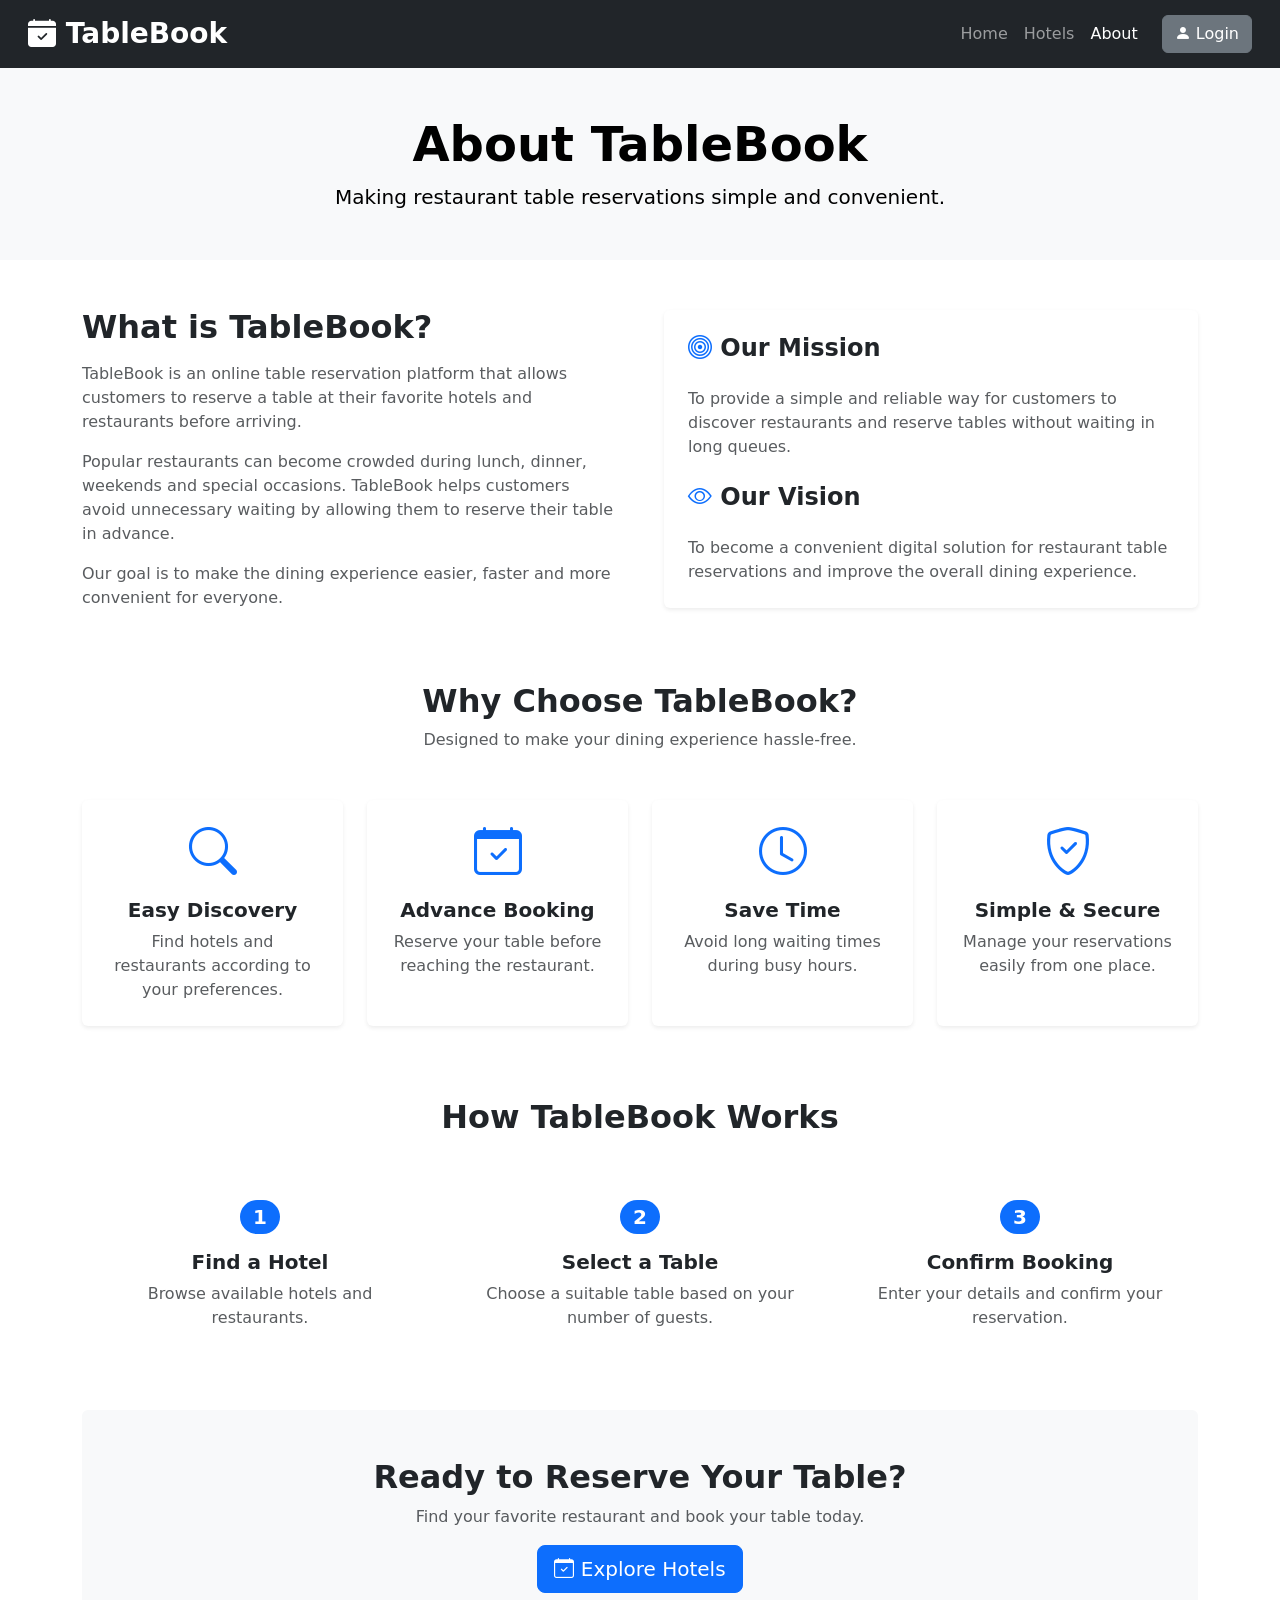
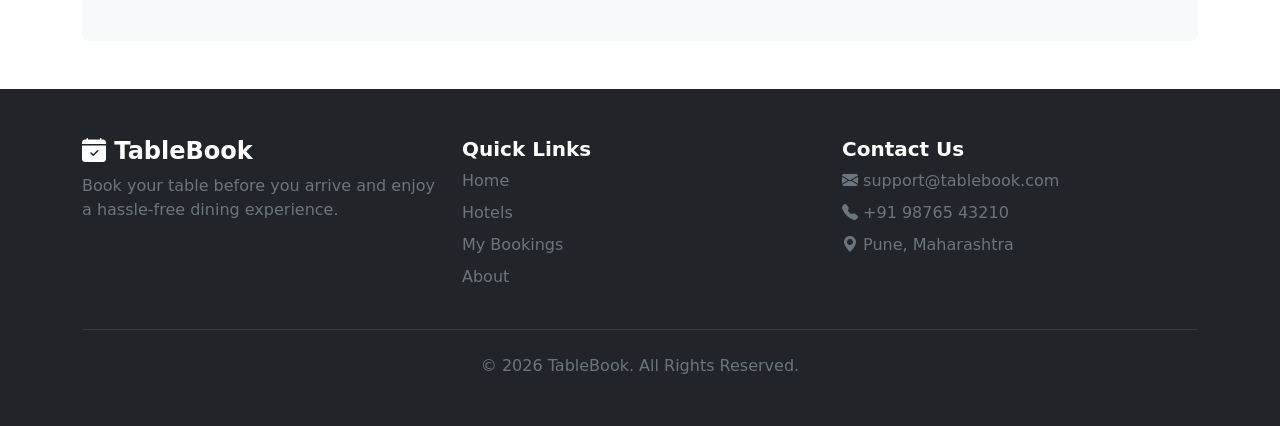
==== about.html @ 704f786b "Initial Commit" ====
<!DOCTYPE html>
<html lang="en">

<head>
    <meta charset="UTF-8">
    <meta name="viewport" content="width=device-width, initial-scale=1.0">

    <title>About Us - TableBook</title>

    <!-- Bootstrap CSS -->
    <link href="https://cdn.jsdelivr.net/npm/bootstrap@5.3.8/dist/css/bootstrap.min.css" rel="stylesheet">

    <!-- Bootstrap Icons -->
    <link rel="stylesheet" href="https://cdn.jsdelivr.net/npm/bootstrap-icons@1.13.1/font/bootstrap-icons.min.css">
</head>

<body>

    <!-- Navbar -->
    <nav class="navbar navbar-expand-lg navbar-dark bg-dark">

        <div class="container-fluid mx-3">

            <a class="navbar-brand fw-bold fs-3" href="index.html">
                <i class="bi bi-calendar-check-fill"></i>
                TableBook
            </a>

            <button class="navbar-toggler" type="button" data-bs-toggle="collapse" data-bs-target="#navbarMenu">

                <span class="navbar-toggler-icon"></span>

            </button>

            <div class="collapse navbar-collapse" id="navbarMenu">

                <ul class="navbar-nav ms-auto align-items-lg-center">

                    <li class="nav-item">
                        <a class="nav-link" href="index.html">
                            Home
                        </a>
                    </li>

                    <li class="nav-item">
                        <a class="nav-link" href="hotels.html">
                            Hotels
                        </a>
                    </li>

                    <li class="nav-item">
                        <a id="myBookingsLink" class="nav-link" href="my-bookings.html">
                            My Bookings
                        </a>
                    </li>

                    <li class="nav-item">
                        <a class="nav-link active" href="about.html">
                            About
                        </a>
                    </li>

                    <li class="nav-item ms-lg-3 mt-2 mb-2 mb-lg-0 mt-lg-0">

                        <a id="authButton" href="login.html" class="btn btn-secondary">

                            <i class="bi bi-person-fill"></i>
                            Login

                        </a>

                    </li>

                </ul>

            </div>

        </div>

    </nav>


    <!-- Hero -->
    <section class="bg-light text-white py-5">

        <div class="container text-center">

            <h1 class="display-5 fw-bold text-black">
                About TableBook
            </h1>

            <p class="lead mb-0 text-black">
                Making restaurant table reservations simple and convenient.
            </p>

        </div>

    </section>


    <!-- About Us -->
    <main class="container py-5">

        <div class="row align-items-center g-5">

            <div class="col-lg-6">

                <h2 class="fw-bold mb-3">
                    What is TableBook?
                </h2>

                <p class="text-muted">
                    TableBook is an online table reservation platform
                    that allows customers to reserve a table at their
                    favorite hotels and restaurants before arriving.
                </p>

                <p class="text-muted">
                    Popular restaurants can become crowded during
                    lunch, dinner, weekends and special occasions.
                    TableBook helps customers avoid unnecessary waiting
                    by allowing them to reserve their table in advance.
                </p>

                <p class="text-muted mb-0">
                    Our goal is to make the dining experience easier,
                    faster and more convenient for everyone.
                </p>

            </div>


            <div class="col-lg-6">

                <div class="card border-0 shadow-sm">

                    <div class="card-body p-4">

                        <h4 class="fw-bold mb-4">
                            <i class="bi bi-bullseye text-primary"></i>
                            Our Mission
                        </h4>

                        <p class="text-muted">
                            To provide a simple and reliable way for
                            customers to discover restaurants and
                            reserve tables without waiting in long queues.
                        </p>

                        <h4 class="fw-bold mt-4 mb-4">
                            <i class="bi bi-eye text-primary"></i>
                            Our Vision
                        </h4>

                        <p class="text-muted mb-0">
                            To become a convenient digital solution for
                            restaurant table reservations and improve
                            the overall dining experience.
                        </p>

                    </div>

                </div>

            </div>

        </div>


        <!-- Why TableBook -->
        <section class="mt-5 pt-4">

            <div class="text-center mb-5">

                <h2 class="fw-bold">
                    Why Choose TableBook?
                </h2>

                <p class="text-muted">
                    Designed to make your dining experience hassle-free.
                </p>

            </div>


            <div class="row g-4">

                <!-- Feature 1 -->
                <div class="col-md-6 col-lg-3">

                    <div class="card h-100 shadow-sm border-0 text-center">

                        <div class="card-body p-4">

                            <i class="bi bi-search display-5 text-primary"></i>

                            <h5 class="fw-bold mt-3">
                                Easy Discovery
                            </h5>

                            <p class="text-muted mb-0">
                                Find hotels and restaurants according
                                to your preferences.
                            </p>

                        </div>

                    </div>

                </div>


                <!-- Feature 2 -->
                <div class="col-md-6 col-lg-3">

                    <div class="card h-100 shadow-sm border-0 text-center">

                        <div class="card-body p-4">

                            <i class="bi bi-calendar-check display-5 text-primary"></i>

                            <h5 class="fw-bold mt-3">
                                Advance Booking
                            </h5>

                            <p class="text-muted mb-0">
                                Reserve your table before reaching
                                the restaurant.
                            </p>

                        </div>

                    </div>

                </div>


                <!-- Feature 3 -->
                <div class="col-md-6 col-lg-3">

                    <div class="card h-100 shadow-sm border-0 text-center">

                        <div class="card-body p-4">

                            <i class="bi bi-clock display-5 text-primary"></i>

                            <h5 class="fw-bold mt-3">
                                Save Time
                            </h5>

                            <p class="text-muted mb-0">
                                Avoid long waiting times during
                                busy hours.
                            </p>

                        </div>

                    </div>

                </div>


                <!-- Feature 4 -->
                <div class="col-md-6 col-lg-3">

                    <div class="card h-100 shadow-sm border-0 text-center">

                        <div class="card-body p-4">

                            <i class="bi bi-shield-check display-5 text-primary"></i>

                            <h5 class="fw-bold mt-3">
                                Simple & Secure
                            </h5>

                            <p class="text-muted mb-0">
                                Manage your reservations easily
                                from one place.
                            </p>

                        </div>

                    </div>

                </div>

            </div>

        </section>


        <!-- How It Works -->
        <section class="mt-5 pt-4">

            <div class="text-center mb-5">

                <h2 class="fw-bold">
                    How TableBook Works
                </h2>

            </div>


            <div class="row g-4 text-center">

                <div class="col-md-4">

                    <div class="card h-100 border-0">

                        <div class="card-body">

                            <span class="badge rounded-pill text-bg-primary fs-5">
                                1
                            </span>

                            <h5 class="fw-bold mt-3">
                                Find a Hotel
                            </h5>

                            <p class="text-muted">
                                Browse available hotels and
                                restaurants.
                            </p>

                        </div>

                    </div>

                </div>


                <div class="col-md-4">

                    <div class="card h-100 border-0">

                        <div class="card-body">

                            <span class="badge rounded-pill text-bg-primary fs-5">
                                2
                            </span>

                            <h5 class="fw-bold mt-3">
                                Select a Table
                            </h5>

                            <p class="text-muted">
                                Choose a suitable table based on
                                your number of guests.
                            </p>

                        </div>

                    </div>

                </div>


                <div class="col-md-4">

                    <div class="card h-100 border-0">

                        <div class="card-body">

                            <span class="badge rounded-pill text-bg-primary fs-5">
                                3
                            </span>

                            <h5 class="fw-bold mt-3">
                                Confirm Booking
                            </h5>

                            <p class="text-muted">
                                Enter your details and confirm
                                your reservation.
                            </p>

                        </div>

                    </div>

                </div>

            </div>

        </section>


        <!-- CTA -->
        <section class="bg-light rounded p-5 text-center mt-5">

            <h2 class="fw-bold">
                Ready to Reserve Your Table?
            </h2>

            <p class="text-muted">
                Find your favorite restaurant and book your table today.
            </p>

            <a href="hotels.html" class="btn btn-primary btn-lg">

                <i class="bi bi-calendar-check"></i>
                Explore Hotels

            </a>

        </section>

    </main>


    <!-- Footer -->
    <footer class="bg-dark text-white py-5">

        <div class="container">

            <div class="row g-4">

                <!-- Brand -->
                <div class="col-md-6 col-lg-4">

                    <h4 class="fw-bold">
                        <i class="bi bi-calendar-check-fill"></i>
                        TableBook
                    </h4>

                    <p class="text-secondary">
                        Book your table before you arrive and
                        enjoy a hassle-free dining experience.
                    </p>

                </div>


                <!-- Quick Links -->
                <div class="col-md-6 col-lg-4">

                    <h5 class="fw-bold">
                        Quick Links
                    </h5>

                    <ul class="list-unstyled">

                        <li class="mb-2">
                            <a href="index.html" class="text-secondary text-decoration-none">
                                Home
                            </a>
                        </li>

                        <li class="mb-2">
                            <a href="hotels.html" class="text-secondary text-decoration-none">
                                Hotels
                            </a>
                        </li>

                        <li class="mb-2">
                            <a href="my-bookings.html" class="text-secondary text-decoration-none">
                                My Bookings
                            </a>
                        </li>

                        <li>
                            <a href="about.html" class="text-secondary text-decoration-none">
                                About
                            </a>
                        </li>

                    </ul>

                </div>


                <!-- Contact -->
                <div class="col-md-6 col-lg-4">

                    <h5 class="fw-bold">
                        Contact Us
                    </h5>

                    <p class="text-secondary mb-2">
                        <i class="bi bi-envelope-fill"></i>
                        support@tablebook.com
                    </p>

                    <p class="text-secondary mb-2">
                        <i class="bi bi-telephone-fill"></i>
                        +91 98765 43210
                    </p>

                    <p class="text-secondary">
                        <i class="bi bi-geo-alt-fill"></i>
                        Pune, Maharashtra
                    </p>

                </div>

            </div>


            <hr class="border-secondary my-4">


            <div class="text-center text-secondary">

                <p class="mb-0">
                    © 2026 TableBook. All Rights Reserved.
                </p>

            </div>

        </div>

    </footer>

    <script src="js/main.js"></script>

    <!-- Bootstrap JS -->
    <script src="https://cdn.jsdelivr.net/npm/bootstrap@5.3.8/dist/js/bootstrap.bundle.min.js"></script>

</body>

</html>
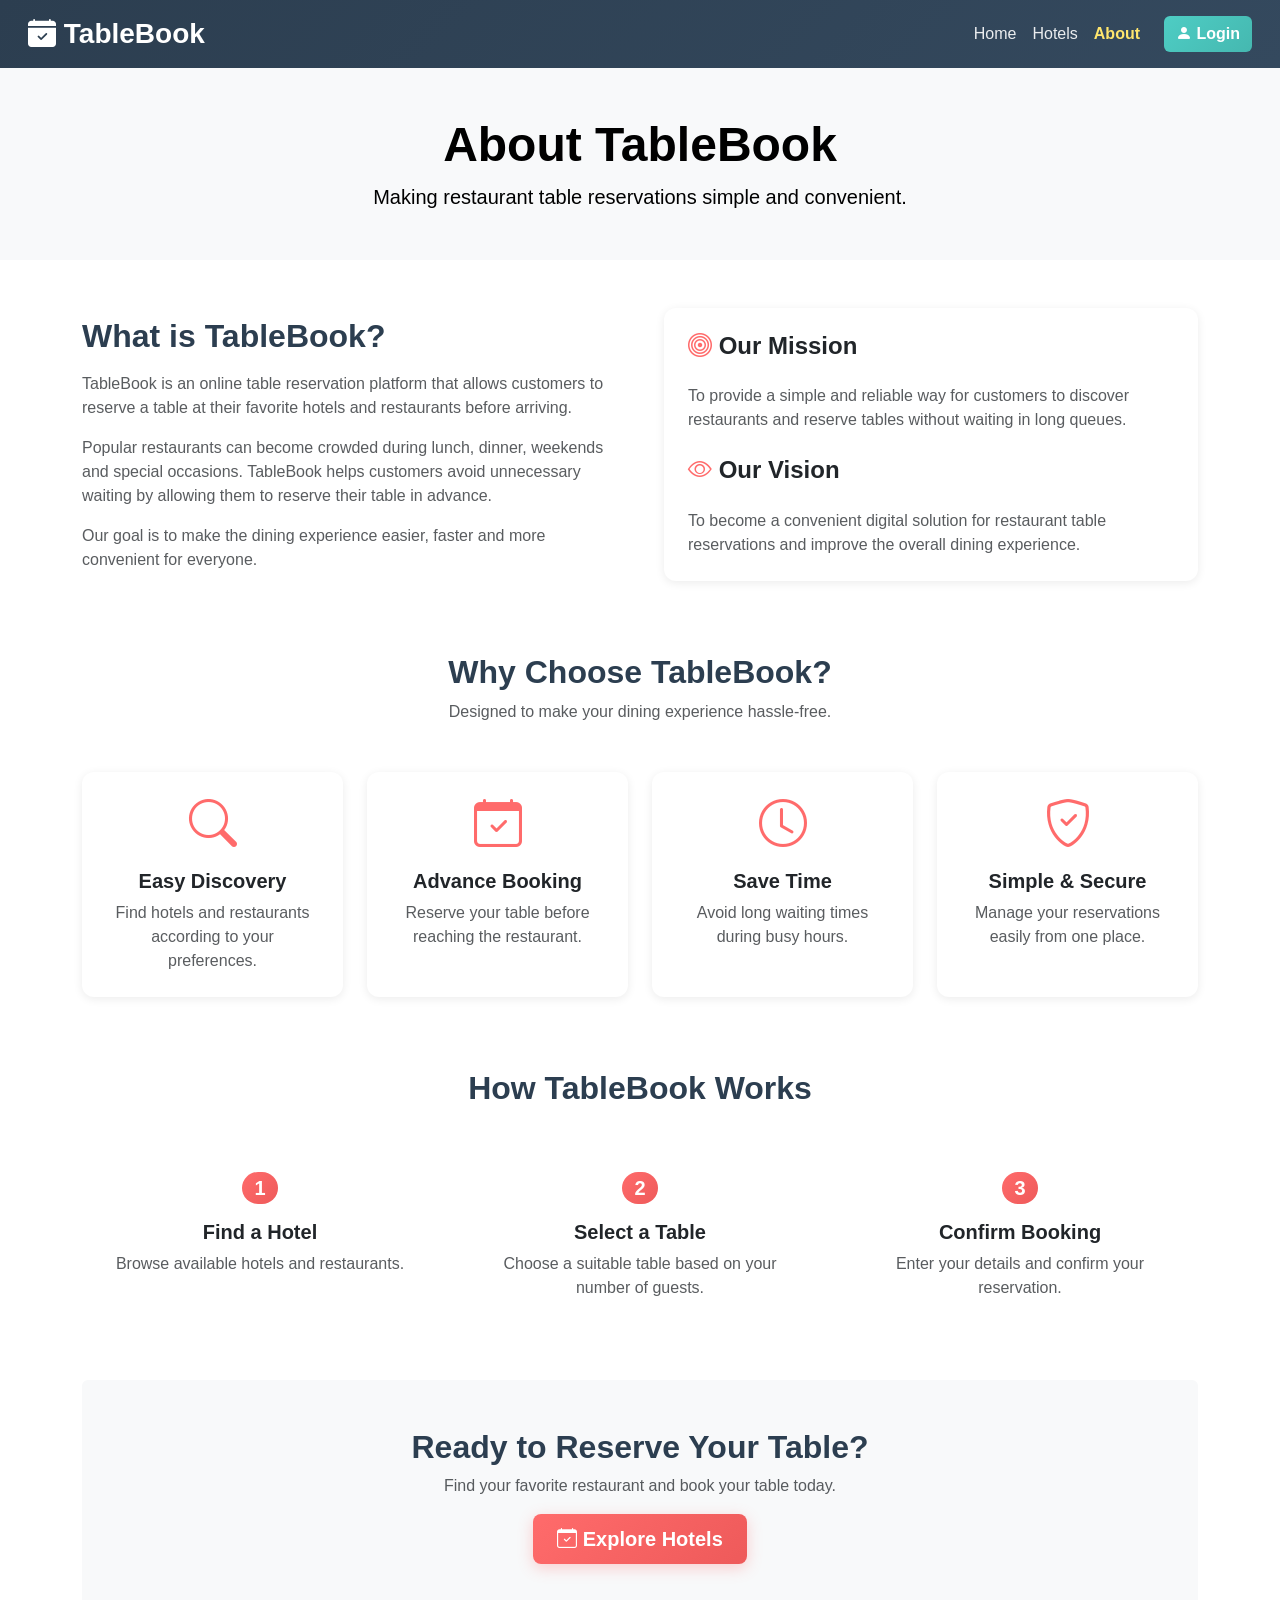
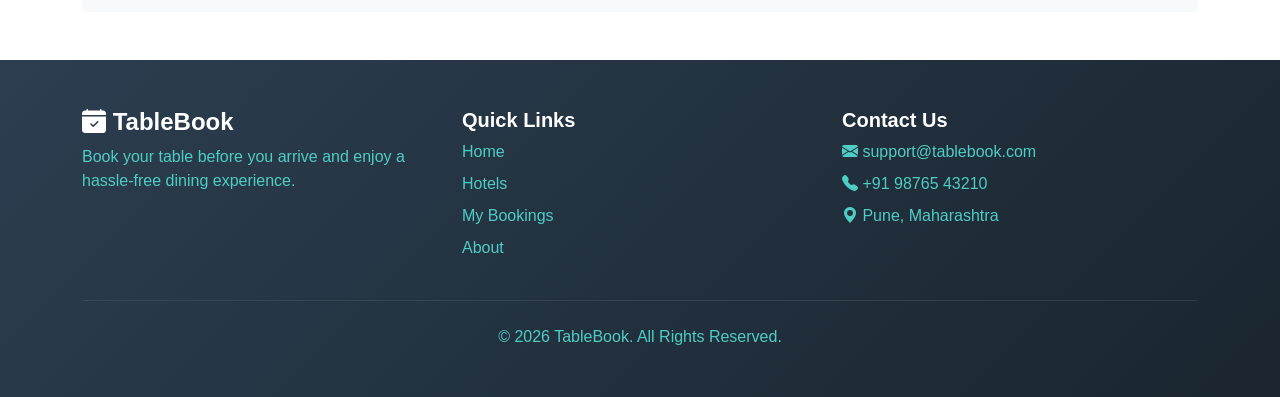
==== commit 082b18c8: "Updated Color Palate" ====
--- a/about.html
+++ b/about.html
@@ -12,6 +12,9 @@
 
     <!-- Bootstrap Icons -->
     <link rel="stylesheet" href="https://cdn.jsdelivr.net/npm/bootstrap-icons@1.13.1/font/bootstrap-icons.min.css">
+
+    <!-- Custom CSS -->
+    <link rel="stylesheet" href="css/style.css">
 </head>
 
 <body>
--- a/css/style.css
+++ b/css/style.css
@@ -0,0 +1,385 @@
+/* ==========================================
+   TABLEBOOK - CUSTOM STYLES
+   Modern Color Palette & Design
+========================================== */
+
+:root {
+    /* Primary Colors */
+    --primary-color: #FF6B6B;
+    --primary-dark: #EE5A5A;
+    --primary-light: #FF8787;
+    
+    /* Secondary Colors */
+    --secondary-color: #4ECDC4;
+    --secondary-dark: #45B8B0;
+    --secondary-light: #6FD9D1;
+    
+    /* Accent Colors */
+    --accent-color: #FFE66D;
+    --accent-dark: #F4D35E;
+    
+    /* Neutral Colors */
+    --dark-color: #2C3E50;
+    --dark-gray: #34495E;
+    --medium-gray: #7F8C8D;
+    --light-gray: #ECF0F1;
+    --white: #FFFFFF;
+    
+    /* Status Colors */
+    --success-color: #2ECC71;
+    --warning-color: #F39C12;
+    --danger-color: #E74C3C;
+    --info-color: #3498DB;
+}
+
+/* ==========================================
+   GLOBAL STYLES
+========================================== */
+
+body {
+    font-family: 'Segoe UI', Tahoma, Geneva, Verdana, sans-serif;
+    color: var(--dark-color);
+}
+
+/* ==========================================
+   NAVBAR
+========================================== */
+
+.navbar-dark {
+    background: linear-gradient(135deg, var(--primary-color) 0%, var(--primary-dark) 100%) !important;
+    box-shadow: 0 2px 10px rgba(0, 0, 0, 0.1);
+}
+
+.navbar-brand {
+    color: var(--white) !important;
+    font-weight: 700;
+    transition: transform 0.3s ease;
+}
+
+.navbar-brand:hover {
+    transform: scale(1.05);
+}
+
+.nav-link {
+    color: rgba(255, 255, 255, 0.9) !important;
+    font-weight: 500;
+    transition: all 0.3s ease;
+    position: relative;
+}
+
+.nav-link:hover {
+    color: var(--accent-color) !important;
+    transform: translateY(-2px);
+}
+
+.nav-link.active {
+    color: var(--accent-color) !important;
+    font-weight: 600;
+}
+
+/* ==========================================
+   BUTTONS
+========================================== */
+
+.btn-primary {
+    background: linear-gradient(135deg, var(--primary-color) 0%, var(--primary-dark) 100%);
+    border: none;
+    font-weight: 600;
+    padding: 10px 24px;
+    transition: all 0.3s ease;
+    box-shadow: 0 4px 15px rgba(255, 107, 107, 0.3);
+}
+
+.btn-primary:hover {
+    background: linear-gradient(135deg, var(--primary-dark) 0%, var(--primary-color) 100%);
+    transform: translateY(-2px);
+    box-shadow: 0 6px 20px rgba(255, 107, 107, 0.4);
+}
+
+.btn-outline-primary {
+    color: var(--primary-color);
+    border: 2px solid var(--primary-color);
+    font-weight: 600;
+    transition: all 0.3s ease;
+}
+
+.btn-outline-primary:hover {
+    background-color: var(--primary-color);
+    border-color: var(--primary-color);
+    color: var(--white);
+    transform: translateY(-2px);
+    box-shadow: 0 4px 15px rgba(255, 107, 107, 0.3);
+}
+
+.btn-secondary {
+    background: linear-gradient(135deg, var(--secondary-color) 0%, var(--secondary-dark) 100%);
+    border: none;
+    font-weight: 600;
+    transition: all 0.3s ease;
+}
+
+.btn-secondary:hover {
+    background: linear-gradient(135deg, var(--secondary-dark) 0%, var(--secondary-color) 100%);
+    transform: translateY(-2px);
+}
+
+.btn-danger {
+    background: linear-gradient(135deg, var(--danger-color) 0%, #C0392B 100%);
+    border: none;
+}
+
+.btn-danger:hover {
+    transform: translateY(-2px);
+}
+
+/* ==========================================
+   CARDS
+========================================== */
+
+.card {
+    border: none;
+    border-radius: 12px;
+    overflow: hidden;
+    transition: all 0.3s ease;
+}
+
+.card:hover {
+    transform: translateY(-5px);
+    box-shadow: 0 10px 30px rgba(0, 0, 0, 0.15) !important;
+}
+
+.card-img-top {
+    transition: transform 0.3s ease;
+}
+
+.card:hover .card-img-top {
+    transform: scale(1.05);
+}
+
+/* ==========================================
+   BADGES
+========================================== */
+
+.badge {
+    font-weight: 600;
+    padding: 6px 12px;
+    border-radius: 8px;
+}
+
+.text-bg-warning {
+    background: linear-gradient(135deg, var(--accent-color) 0%, var(--accent-dark) 100%) !important;
+    color: var(--dark-color) !important;
+}
+
+.text-bg-success {
+    background: linear-gradient(135deg, var(--success-color) 0%, #27AE60 100%) !important;
+}
+
+.text-bg-primary {
+    background: linear-gradient(135deg, var(--primary-color) 0%, var(--primary-dark) 100%) !important;
+}
+
+/* ==========================================
+   FORMS
+========================================== */
+
+.form-control, .form-select {
+    border: 2px solid var(--light-gray);
+    border-radius: 8px;
+    padding: 10px 15px;
+    transition: all 0.3s ease;
+}
+
+.form-control:focus, .form-select:focus {
+    border-color: var(--primary-color);
+    box-shadow: 0 0 0 0.2rem rgba(255, 107, 107, 0.15);
+}
+
+.form-label {
+    font-weight: 600;
+    color: var(--dark-color);
+    margin-bottom: 8px;
+}
+
+/* ==========================================
+   CAROUSEL
+========================================== */
+
+.carousel-item {
+    transition: transform 0.6s ease-in-out;
+}
+
+.bg-dark {
+    background: linear-gradient(135deg, var(--dark-color) 0%, var(--dark-gray) 100%) !important;
+}
+
+.bg-primary {
+    background: linear-gradient(135deg, var(--primary-color) 0%, var(--primary-dark) 100%) !important;
+}
+
+.bg-success {
+    background: linear-gradient(135deg, var(--success-color) 0%, #27AE60 100%) !important;
+}
+
+/* ==========================================
+   SECTIONS
+========================================== */
+
+.bg-light {
+    background-color: #F8F9FA !important;
+}
+
+section {
+    position: relative;
+}
+
+/* ==========================================
+   FOOTER
+========================================== */
+
+footer.bg-dark {
+    background: linear-gradient(135deg, var(--dark-color) 0%, #1A252F 100%) !important;
+}
+
+footer a {
+    transition: all 0.3s ease;
+}
+
+footer a:hover {
+    color: var(--primary-light) !important;
+    transform: translateX(5px);
+}
+
+/* ==========================================
+   ICONS
+========================================== */
+
+.bi {
+    transition: all 0.3s ease;
+}
+
+/* ==========================================
+   TEXT COLORS
+========================================== */
+
+.text-primary {
+    color: var(--primary-color) !important;
+}
+
+.text-secondary {
+    color: var(--secondary-color) !important;
+}
+
+.text-success {
+    color: var(--success-color) !important;
+}
+
+.text-warning {
+    color: var(--accent-dark) !important;
+}
+
+.text-danger {
+    color: var(--danger-color) !important;
+}
+
+/* ==========================================
+   ALERTS
+========================================== */
+
+.alert {
+    border: none;
+    border-radius: 10px;
+    font-weight: 500;
+}
+
+.alert-warning {
+    background: linear-gradient(135deg, #FFF3CD 0%, #FFE8A1 100%);
+    color: #856404;
+}
+
+.alert-success {
+    background: linear-gradient(135deg, #D4EDDA 0%, #C3E6CB 100%);
+    color: #155724;
+}
+
+.alert-danger {
+    background: linear-gradient(135deg, #F8D7DA 0%, #F5C6CB 100%);
+    color: #721C24;
+}
+
+/* ==========================================
+   SHADOWS
+========================================== */
+
+.shadow-sm {
+    box-shadow: 0 2px 10px rgba(0, 0, 0, 0.08) !important;
+}
+
+.shadow {
+    box-shadow: 0 4px 15px rgba(0, 0, 0, 0.1) !important;
+}
+
+/* ==========================================
+   ANIMATIONS
+========================================== */
+
+@keyframes fadeIn {
+    from {
+        opacity: 0;
+        transform: translateY(20px);
+    }
+    to {
+        opacity: 1;
+        transform: translateY(0);
+    }
+}
+
+.card {
+    animation: fadeIn 0.5s ease-out;
+}
+
+/* ==========================================
+   RESPONSIVE
+========================================== */
+
+@media (max-width: 768px) {
+    .btn {
+        width: 100%;
+        margin-bottom: 10px;
+    }
+    
+    .navbar-brand {
+        font-size: 1.25rem;
+    }
+}
+
+/* ==========================================
+   CUSTOM UTILITIES
+========================================== */
+
+.bg-gradient-primary {
+    background: linear-gradient(135deg, var(--primary-color) 0%, var(--primary-dark) 100%);
+}
+
+.bg-gradient-secondary {
+    background: linear-gradient(135deg, var(--secondary-color) 0%, var(--secondary-dark) 100%);
+}
+
+.text-gradient {
+    background: linear-gradient(135deg, var(--primary-color) 0%, var(--secondary-color) 100%);
+    -webkit-background-clip: text;
+    -webkit-text-fill-color: transparent;
+    background-clip: text;
+}
+
+/* ==========================================
+   HOVER EFFECTS
+========================================== */
+
+.hover-lift {
+    transition: transform 0.3s ease;
+}
+
+.hover-lift:hover {
+    transform: translateY(-5px);
+}
